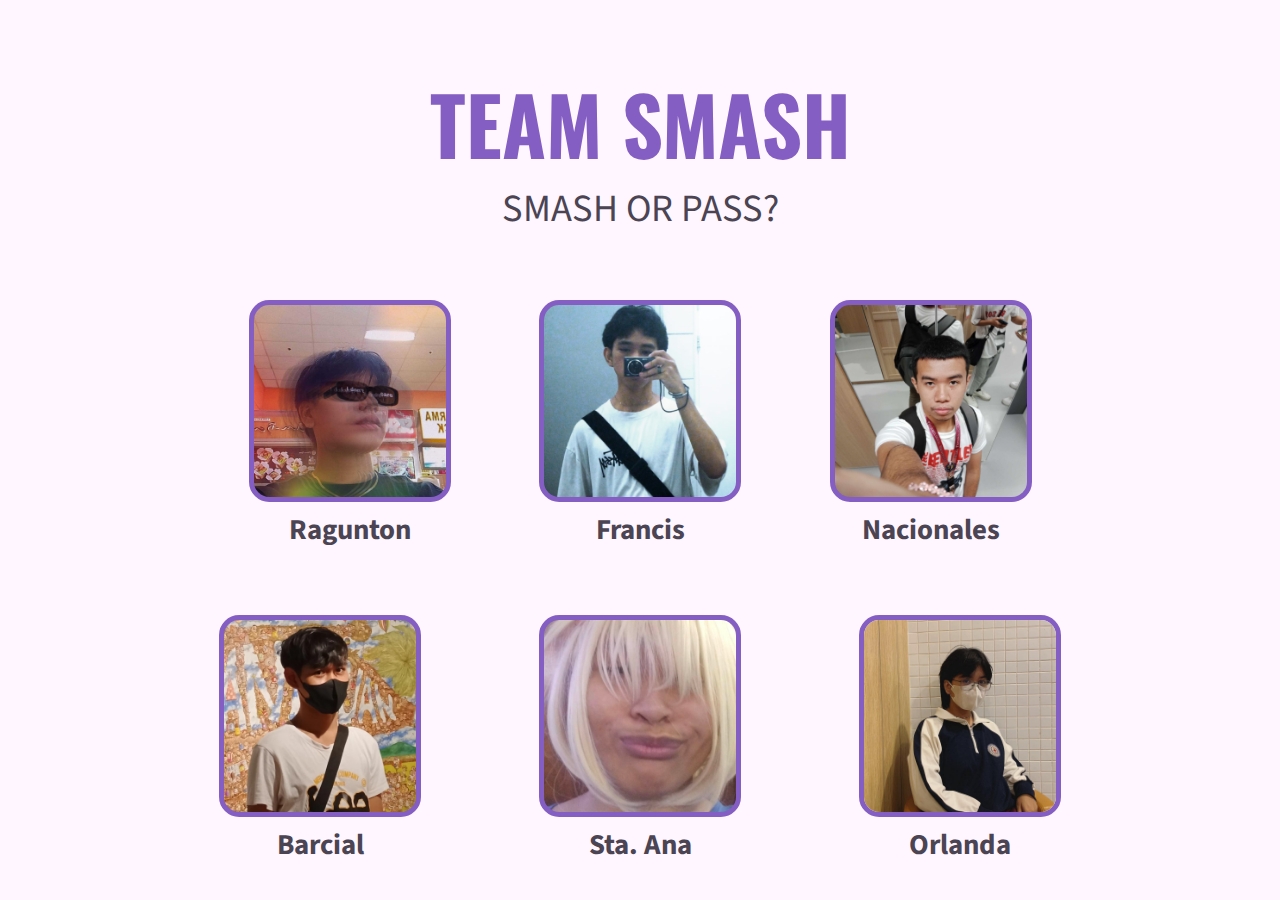
==== index.html @ 20673575 "commit" ====
<!DOCTYPE html>
<html lang="en">
<head>
    <meta charset="UTF-8">
    <meta name="viewport" content="width=device-width, initial-scale=1.0">
    <title>Team Smash</title>
    <!-- css -->
    <link rel="stylesheet" href="styles.css" type="text/css">
</head>
<body>
    <h1 class="group_name">Team Smash</h1>
    <p class="description">smash or pass?</p>
    <div class="div_row1">
        <a class="profile" href="Ragunton Profile.html">
            <img class="pic" src="pic/adrian.png" alt="Image 1">
            <h2 class="name">Ragunton</h2>
        </a>
        <a class="profile" href="Francis Profile.html">
            <img class="pic" src="pic/carlo.png" alt="Image 1">
            <h2 class="name">Francis</h2>
        </a>
        <a class="profile" href="Nacionales Profile.html">
            <img class="pic" src="pic/nacionales.png" alt="Image 1">
            <h2 class="name">Nacionales</h2>
        </a>
    </div>
    <div class="div_row2">
        <a class="profile" href="Barcial Profile.html">
            <img class="pic" src="pic/allen.png" alt="Image 1">
            <h2 class="name">Barcial</h2>
        </a>
        <a class="profile" href="Sta. Ana Profile.html">
            <img class="pic" src="pic/van.png" alt="Image 1">
            <h2 class="name">Sta. Ana</h2>
        </a>
        <a class="profile" href="Orlanda Profile.html">
            <img class="pic" src="pic/ash.jpg" alt="Image 1">
            <h2 class="name">Orlanda</h2>
        </a>
    </div>
</body>
</html>
---- styles.css ----
@import url('https://fonts.googleapis.com/css2?family=Oswald:wght@200..700&family=Source+Sans+3:ital,wght@0,200..900;1,200..900&display=swap');

* {
    margin: 0;
    padding: 0;
    font-family: 'Source Sans 3', sans-serif;
    color: #4B4453;
}

body {
    margin: 4rem 10rem;
    height: 1vh;
    width: auto;
    text-align: center;
    background-color: #fff6ff;
}

.group_name {
    color: #845EC2;
    font-family: 'Oswald', sans-serif;
    font-size: 5rem;
    text-transform: uppercase;
}

.description {
    font-size: 2.4rem;
    text-transform: uppercase;
}

.div_row1 {
    display: flex;
    justify-content: space-evenly;
    margin-top: 4rem;
}

.div_row2 {
    display: flex;
    justify-content: space-around;
    margin-top: 4rem;
}

.pic {
    width: 12rem;
    height: 12rem;
    background-color: #845EC2;
    border-radius: 10%;
    border: #845EC2 .3em solid;
    object-fit: cover;
}

.profile {
    font-size: 1.2rem;
    font-weight: 700;
    text-decoration: none;
}

.profile :hover {
    filter: opacity(0.5);
    transition: filter 0.1s ease-in-out;         
}
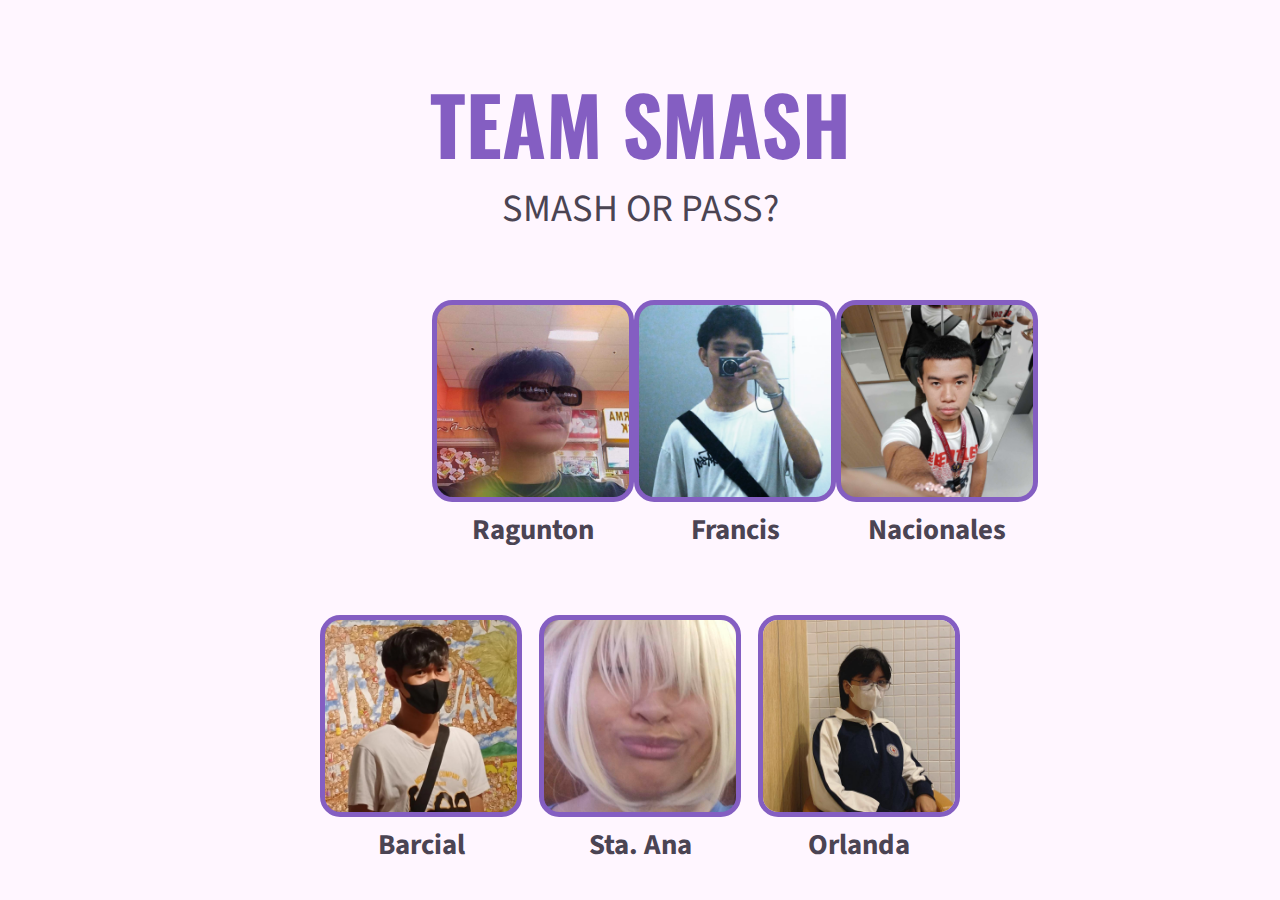
==== commit d6824ecb: "git commit -m "last commit"" ====
--- a/index.html
+++ b/index.html
@@ -11,29 +11,29 @@
     <h1 class="group_name">Team Smash</h1>
     <p class="description">smash or pass?</p>
     <div class="div_row1">
-        <a class="profile" href="Ragunton Profile.html">
+        <a class="profile" href="profile/Ragunton Profile.html">
             <img class="pic" src="pic/adrian.png" alt="Image 1">
             <h2 class="name">Ragunton</h2>
         </a>
-        <a class="profile" href="Francis Profile.html">
+        <a class="profile" href="profile/Francis Profile.html">
             <img class="pic" src="pic/carlo.png" alt="Image 1">
             <h2 class="name">Francis</h2>
         </a>
-        <a class="profile" href="Nacionales Profile.html">
+        <a class="profile" href="profile/Nacionales Profile.html">
             <img class="pic" src="pic/nacionales.png" alt="Image 1">
             <h2 class="name">Nacionales</h2>
         </a>
     </div>
     <div class="div_row2">
-        <a class="profile" href="Barcial Profile.html">
+        <a class="profile" href="profile/Barcial Profile.html">
             <img class="pic" src="pic/allen.png" alt="Image 1">
             <h2 class="name">Barcial</h2>
         </a>
-        <a class="profile" href="Sta. Ana Profile.html">
+        <a class="profile" href="profile/Sta. Ana Profile.html">
             <img class="pic" src="pic/van.png" alt="Image 1">
             <h2 class="name">Sta. Ana</h2>
         </a>
-        <a class="profile" href="Orlanda Profile.html">
+        <a class="profile" href="profile/Orlanda Profile.html">
             <img class="pic" src="pic/ash.jpg" alt="Image 1">
             <h2 class="name">Orlanda</h2>
         </a>
--- a/styles.css
+++ b/styles.css
@@ -29,14 +29,16 @@
 
 .div_row1 {
     display: flex;
-    justify-content: space-evenly;
+    justify-content: space-between;
     margin-top: 4rem;
+    padding: 0 17rem;
 }
 
 .div_row2 {
     display: flex;
-    justify-content: space-around;
+    justify-content: space-between;
     margin-top: 4rem;
+    padding: 0 10rem;
 }
 
 .pic {
